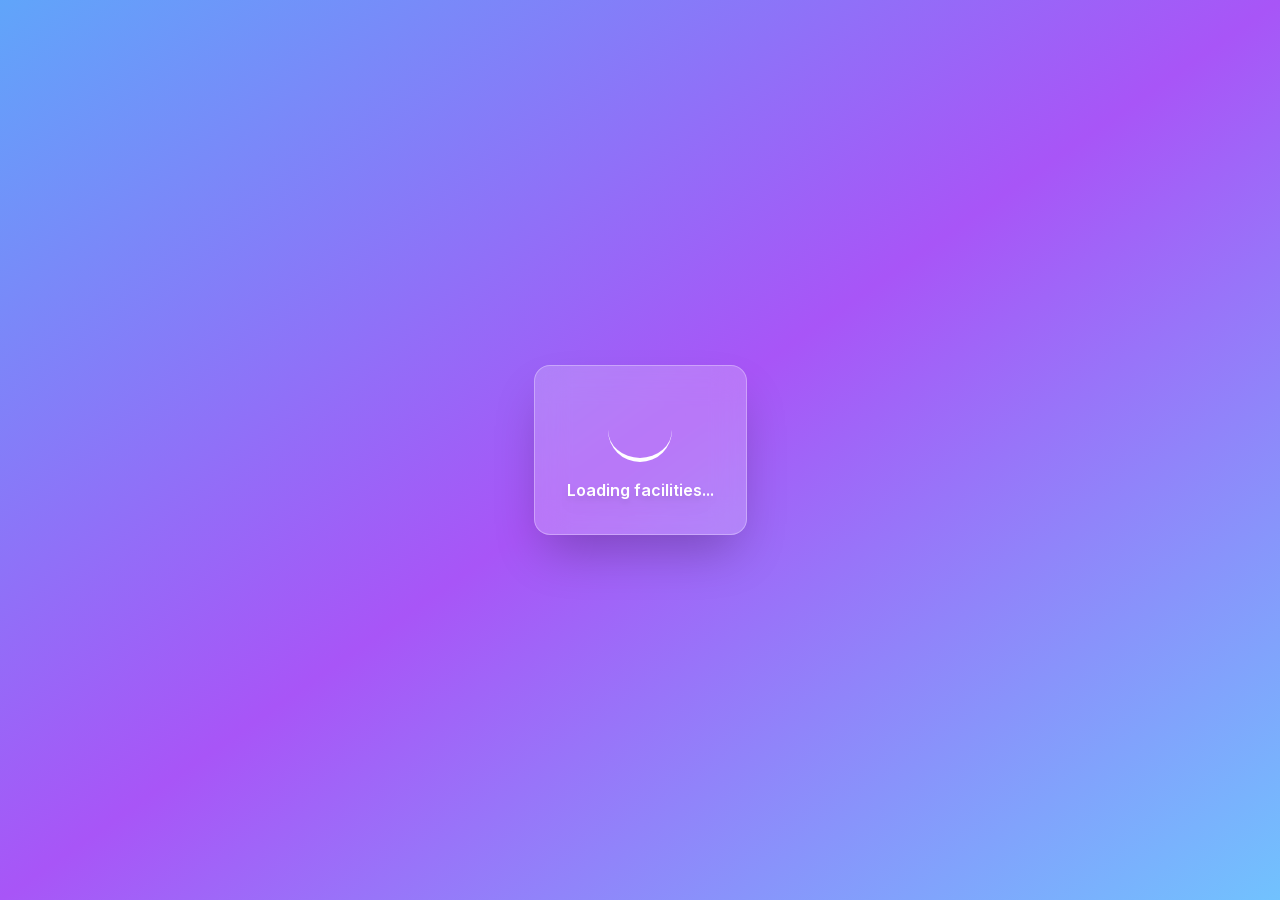
==== index.html @ e09b0885 "Update from https://github.com/xbaaa/play_web_src/commit/2c8c0f8fc630045a87a953424e349454c37eb002" ====
<!DOCTYPE html><html lang="en"><head><meta charSet="utf-8"/><meta name="viewport" content="width=device-width, initial-scale=1"/><link rel="preload" href="/_next/static/media/e4af272ccee01ff0-s.p.woff2" as="font" crossorigin="" type="font/woff2"/><link rel="stylesheet" href="/_next/static/css/70778de462f74bb0.css" data-precedence="next"/><link rel="preload" as="script" fetchPriority="low" href="/_next/static/chunks/webpack-2f18abd901e86082.js"/><script src="/_next/static/chunks/fd9d1056-caf56458bd0a1cd2.js" async=""></script><script src="/_next/static/chunks/117-419e402faf3881eb.js" async=""></script><script src="/_next/static/chunks/main-app-87640a945212bf1c.js" async=""></script><script src="/_next/static/chunks/9-9852edb1ac0b4983.js" async=""></script><script src="/_next/static/chunks/app/page-7c54c901afaf67e6.js" async=""></script><title>HK Basketball Court Booking</title><meta name="description" content="Find and book basketball courts in Hong Kong"/><meta name="next-size-adjust"/><script src="/_next/static/chunks/polyfills-42372ed130431b0a.js" noModule=""></script></head><body class="__className_f367f3"><div class="min-h-screen flex items-center justify-center bg-gradient-to-br from-blue-400 via-purple-500" style="--tw-gradient-to:#71c2fe"><div class="text-center bg-white/20 backdrop-blur-lg rounded-2xl p-8 border border-white/30 shadow-2xl"><div class="animate-spin rounded-full h-16 w-16 border-b-4 border-white mx-auto"></div><p class="mt-4 text-white font-semibold drop-shadow-lg">Loading facilities...</p></div></div><script src="/_next/static/chunks/webpack-2f18abd901e86082.js" async=""></script><script>(self.__next_f=self.__next_f||[]).push([0]);self.__next_f.push([2,null])</script><script>self.__next_f.push([1,"1:HL[\"/_next/static/media/e4af272ccee01ff0-s.p.woff2\",\"font\",{\"crossOrigin\":\"\",\"type\":\"font/woff2\"}]\n2:HL[\"/_next/static/css/70778de462f74bb0.css\",\"style\"]\n"])</script><script>self.__next_f.push([1,"3:I[2846,[],\"\"]\n5:I[9107,[],\"ClientPageRoot\"]\n6:I[7721,[\"9\",\"static/chunks/9-9852edb1ac0b4983.js\",\"931\",\"static/chunks/app/page-7c54c901afaf67e6.js\"],\"default\",1]\n7:I[4707,[],\"\"]\n8:I[6423,[],\"\"]\na:I[1060,[],\"\"]\nb:[]\n0:[\"$\",\"$L3\",null,{\"buildId\":\"Dkaz7KoJqStkXxhmvL0EZ\",\"assetPrefix\":\"\",\"urlParts\":[\"\",\"\"],\"initialTree\":[\"\",{\"children\":[\"__PAGE__\",{}]},\"$undefined\",\"$undefined\",true],\"initialSeedData\":[\"\",{\"children\":[\"__PAGE__\",{},[[\"$L4\",[\"$\",\"$L5\",null,{\"props\":{\"params\":{},\"searchParams\":{}},\"Component\":\"$6\"}],null],null],null]},[[[[\"$\",\"link\",\"0\",{\"rel\":\"stylesheet\",\"href\":\"/_next/static/css/70778de462f74bb0.css\",\"precedence\":\"next\",\"crossOrigin\":\"$undefined\"}]],[\"$\",\"html\",null,{\"lang\":\"en\",\"children\":[\"$\",\"body\",null,{\"className\":\"__className_f367f3\",\"children\":[\"$\",\"$L7\",null,{\"parallelRouterKey\":\"children\",\"segmentPath\":[\"children\"],\"error\":\"$undefined\",\"errorStyles\":\"$undefined\",\"errorScripts\":\"$undefined\",\"template\":[\"$\",\"$L8\",null,{}],\"templateStyles\":\"$undefined\",\"templateScripts\":\"$undefined\",\"notFound\":[[\"$\",\"title\",null,{\"children\":\"404: This page could not be found.\"}],[\"$\",\"div\",null,{\"style\":{\"fontFamily\":\"system-ui,\\\"Segoe UI\\\",Roboto,Helvetica,Arial,sans-serif,\\\"Apple Color Emoji\\\",\\\"Segoe UI Emoji\\\"\",\"height\":\"100vh\",\"textAlign\":\"center\",\"display\":\"flex\",\"flexDirection\":\"column\",\"alignItems\":\"center\",\"justifyContent\":\"center\"},\"children\":[\"$\",\"div\",null,{\"children\":[[\"$\",\"style\",null,{\"dangerouslySetInnerHTML\":{\"__html\":\"body{color:#000;background:#fff;margin:0}.next-error-h1{border-right:1px solid rgba(0,0,0,.3)}@media (prefers-color-scheme:dark){body{color:#fff;background:#000}.next-error-h1{border-right:1px solid rgba(255,255,255,.3)}}\"}}],[\"$\",\"h1\",null,{\"className\":\"next-error-h1\",\"style\":{\"display\":\"inline-block\",\"margin\":\"0 20px 0 0\",\"padding\":\"0 23px 0 0\",\"fontSize\":24,\"fontWeight\":500,\"verticalAlign\":\"top\",\"lineHeight\":\"49px\"},\"children\":\"404\"}],[\"$\",\"div\",null,{\"style\":{\"display\":\"inline-block\"},\"children\":[\"$\",\"h2\",null,{\"style\":{\"fontSize\":14,\"fontWeight\":400,\"lineHeight\":\"49px\",\"ma"])</script><script>self.__next_f.push([1,"rgin\":0},\"children\":\"This page could not be found.\"}]}]]}]}]],\"notFoundStyles\":[]}]}]}]],null],null],\"couldBeIntercepted\":false,\"initialHead\":[null,\"$L9\"],\"globalErrorComponent\":\"$a\",\"missingSlots\":\"$Wb\"}]\n"])</script><script>self.__next_f.push([1,"9:[[\"$\",\"meta\",\"0\",{\"name\":\"viewport\",\"content\":\"width=device-width, initial-scale=1\"}],[\"$\",\"meta\",\"1\",{\"charSet\":\"utf-8\"}],[\"$\",\"title\",\"2\",{\"children\":\"HK Basketball Court Booking\"}],[\"$\",\"meta\",\"3\",{\"name\":\"description\",\"content\":\"Find and book basketball courts in Hong Kong\"}],[\"$\",\"meta\",\"4\",{\"name\":\"next-size-adjust\"}]]\n4:null\n"])</script></body></html>
---- _next/static/css/70778de462f74bb0.css ----
@font-face{font-family:__Inter_f367f3;font-style:normal;font-weight:100 900;font-display:swap;src:url(/_next/static/media/ba9851c3c22cd980-s.woff2) format("woff2");unicode-range:u+0460-052f,u+1c80-1c8a,u+20b4,u+2de0-2dff,u+a640-a69f,u+fe2e-fe2f}@font-face{font-family:__Inter_f367f3;font-style:normal;font-weight:100 900;font-display:swap;src:url(/_next/static/media/21350d82a1f187e9-s.woff2) format("woff2");unicode-range:u+0301,u+0400-045f,u+0490-0491,u+04b0-04b1,u+2116}@font-face{font-family:__Inter_f367f3;font-style:normal;font-weight:100 900;font-display:swap;src:url(/_next/static/media/c5fe6dc8356a8c31-s.woff2) format("woff2");unicode-range:u+1f??}@font-face{font-family:__Inter_f367f3;font-style:normal;font-weight:100 900;font-display:swap;src:url(/_next/static/media/19cfc7226ec3afaa-s.woff2) format("woff2");unicode-range:u+0370-0377,u+037a-037f,u+0384-038a,u+038c,u+038e-03a1,u+03a3-03ff}@font-face{font-family:__Inter_f367f3;font-style:normal;font-weight:100 900;font-display:swap;src:url(/_next/static/media/df0a9ae256c0569c-s.woff2) format("woff2");unicode-range:u+0102-0103,u+0110-0111,u+0128-0129,u+0168-0169,u+01a0-01a1,u+01af-01b0,u+0300-0301,u+0303-0304,u+0308-0309,u+0323,u+0329,u+1ea0-1ef9,u+20ab}@font-face{font-family:__Inter_f367f3;font-style:normal;font-weight:100 900;font-display:swap;src:url(/_next/static/media/8e9860b6e62d6359-s.woff2) format("woff2");unicode-range:u+0100-02ba,u+02bd-02c5,u+02c7-02cc,u+02ce-02d7,u+02dd-02ff,u+0304,u+0308,u+0329,u+1d00-1dbf,u+1e00-1e9f,u+1ef2-1eff,u+2020,u+20a0-20ab,u+20ad-20c0,u+2113,u+2c60-2c7f,u+a720-a7ff}@font-face{font-family:__Inter_f367f3;font-style:normal;font-weight:100 900;font-display:swap;src:url(/_next/static/media/e4af272ccee01ff0-s.p.woff2) format("woff2");unicode-range:u+00??,u+0131,u+0152-0153,u+02bb-02bc,u+02c6,u+02da,u+02dc,u+0304,u+0308,u+0329,u+2000-206f,u+20ac,u+2122,u+2191,u+2193,u+2212,u+2215,u+feff,u+fffd}@font-face{font-family:__Inter_Fallback_f367f3;src:local("Arial");ascent-override:90.49%;descent-override:22.56%;line-gap-override:0.00%;size-adjust:107.06%}.__className_f367f3{font-family:__Inter_f367f3,__Inter_Fallback_f367f3;font-style:normal}*,:after,:before{--tw-border-spacing-x:0;--tw-border-spacing-y:0;--tw-translate-x:0;--tw-translate-y:0;--tw-rotate:0;--tw-skew-x:0;--tw-skew-y:0;--tw-scale-x:1;--tw-scale-y:1;--tw-pan-x: ;--tw-pan-y: ;--tw-pinch-zoom: ;--tw-scroll-snap-strictness:proximity;--tw-gradient-from-position: ;--tw-gradient-via-position: ;--tw-gradient-to-position: ;--tw-ordinal: ;--tw-slashed-zero: ;--tw-numeric-figure: ;--tw-numeric-spacing: ;--tw-numeric-fraction: ;--tw-ring-inset: ;--tw-ring-offset-width:0px;--tw-ring-offset-color:#fff;--tw-ring-color:rgba(59,130,246,.5);--tw-ring-offset-shadow:0 0 #0000;--tw-ring-shadow:0 0 #0000;--tw-shadow:0 0 #0000;--tw-shadow-colored:0 0 #0000;--tw-blur: ;--tw-brightness: ;--tw-contrast: ;--tw-grayscale: ;--tw-hue-rotate: ;--tw-invert: ;--tw-saturate: ;--tw-sepia: ;--tw-drop-shadow: ;--tw-backdrop-blur: ;--tw-backdrop-brightness: ;--tw-backdrop-contrast: ;--tw-backdrop-grayscale: ;--tw-backdrop-hue-rotate: ;--tw-backdrop-invert: ;--tw-backdrop-opacity: ;--tw-backdrop-saturate: ;--tw-backdrop-sepia: ;--tw-contain-size: ;--tw-contain-layout: ;--tw-contain-paint: ;--tw-contain-style: }::backdrop{--tw-border-spacing-x:0;--tw-border-spacing-y:0;--tw-translate-x:0;--tw-translate-y:0;--tw-rotate:0;--tw-skew-x:0;--tw-skew-y:0;--tw-scale-x:1;--tw-scale-y:1;--tw-pan-x: ;--tw-pan-y: ;--tw-pinch-zoom: ;--tw-scroll-snap-strictness:proximity;--tw-gradient-from-position: ;--tw-gradient-via-position: ;--tw-gradient-to-position: ;--tw-ordinal: ;--tw-slashed-zero: ;--tw-numeric-figure: ;--tw-numeric-spacing: ;--tw-numeric-fraction: ;--tw-ring-inset: ;--tw-ring-offset-width:0px;--tw-ring-offset-color:#fff;--tw-ring-color:rgba(59,130,246,.5);--tw-ring-offset-shadow:0 0 #0000;--tw-ring-shadow:0 0 #0000;--tw-shadow:0 0 #0000;--tw-shadow-colored:0 0 #0000;--tw-blur: ;--tw-brightness: ;--tw-contrast: ;--tw-grayscale: ;--tw-hue-rotate: ;--tw-invert: ;--tw-saturate: ;--tw-sepia: ;--tw-drop-shadow: ;--tw-backdrop-blur: ;--tw-backdrop-brightness: ;--tw-backdrop-contrast: ;--tw-backdrop-grayscale: ;--tw-backdrop-hue-rotate: ;--tw-backdrop-invert: ;--tw-backdrop-opacity: ;--tw-backdrop-saturate: ;--tw-backdrop-sepia: ;--tw-contain-size: ;--tw-contain-layout: ;--tw-contain-paint: ;--tw-contain-style: }/*
! tailwindcss v3.4.19 | MIT License | https://tailwindcss.com
*/*,:after,:before{box-sizing:border-box;border:0 solid #e5e7eb}:after,:before{--tw-content:""}:host,html{line-height:1.5;-webkit-text-size-adjust:100%;-moz-tab-size:4;-o-tab-size:4;tab-size:4;font-family:ui-sans-serif,system-ui,sans-serif,Apple Color Emoji,Segoe UI Emoji,Segoe UI Symbol,Noto Color Emoji;font-feature-settings:normal;font-variation-settings:normal;-webkit-tap-highlight-color:transparent}body{margin:0;line-height:inherit}hr{height:0;color:inherit;border-top-width:1px}abbr:where([title]){-webkit-text-decoration:underline dotted;text-decoration:underline dotted}h1,h2,h3,h4,h5,h6{font-size:inherit;font-weight:inherit}a{color:inherit;text-decoration:inherit}b,strong{font-weight:bolder}code,kbd,pre,samp{font-family:ui-monospace,SFMono-Regular,Menlo,Monaco,Consolas,Liberation Mono,Courier New,monospace;font-feature-settings:normal;font-variation-settings:normal;font-size:1em}small{font-size:80%}sub,sup{font-size:75%;line-height:0;position:relative;vertical-align:baseline}sub{bottom:-.25em}sup{top:-.5em}table{text-indent:0;border-color:inherit;border-collapse:collapse}button,input,optgroup,select,textarea{font-family:inherit;font-feature-settings:inherit;font-variation-settings:inherit;font-size:100%;font-weight:inherit;line-height:inherit;letter-spacing:inherit;color:inherit;margin:0;padding:0}button,select{text-transform:none}button,input:where([type=button]),input:where([type=reset]),input:where([type=submit]){-webkit-appearance:button;background-color:transparent;background-image:none}:-moz-focusring{outline:auto}:-moz-ui-invalid{box-shadow:none}progress{vertical-align:baseline}::-webkit-inner-spin-button,::-webkit-outer-spin-button{height:auto}[type=search]{-webkit-appearance:textfield;outline-offset:-2px}::-webkit-search-decoration{-webkit-appearance:none}::-webkit-file-upload-button{-webkit-appearance:button;font:inherit}summary{display:list-item}blockquote,dd,dl,figure,h1,h2,h3,h4,h5,h6,hr,p,pre{margin:0}fieldset{margin:0}fieldset,legend{padding:0}menu,ol,ul{list-style:none;margin:0;padding:0}dialog{padding:0}textarea{resize:vertical}input::-moz-placeholder,textarea::-moz-placeholder{opacity:1;color:#9ca3af}input::placeholder,textarea::placeholder{opacity:1;color:#9ca3af}[role=button],button{cursor:pointer}:disabled{cursor:default}audio,canvas,embed,iframe,img,object,svg,video{display:block;vertical-align:middle}img,video{max-width:100%;height:auto}[hidden]:where(:not([hidden=until-found])){display:none}.pointer-events-none{pointer-events:none}.absolute{position:absolute}.relative{position:relative}.left-3{left:.75rem}.top-3{top:.75rem}.mx-auto{margin-left:auto;margin-right:auto}.mb-0\.5{margin-bottom:.125rem}.mb-2{margin-bottom:.5rem}.mb-3{margin-bottom:.75rem}.mb-4{margin-bottom:1rem}.mb-6{margin-bottom:1.5rem}.ml-4{margin-left:1rem}.ml-auto{margin-left:auto}.mt-0\.5{margin-top:.125rem}.mt-1{margin-top:.25rem}.mt-2{margin-top:.5rem}.mt-4{margin-top:1rem}.inline-block{display:inline-block}.flex{display:flex}.table{display:table}.grid{display:grid}.h-10{height:2.5rem}.h-16{height:4rem}.h-2{height:.5rem}.h-2\.5{height:.625rem}.h-3{height:.75rem}.h-3\.5{height:.875rem}.h-4{height:1rem}.h-5{height:1.25rem}.h-6{height:1.5rem}.h-7{height:1.75rem}.h-\[75px\]{height:75px}.min-h-screen{min-height:100vh}.w-10{width:2.5rem}.w-16{width:4rem}.w-2{width:.5rem}.w-3{width:.75rem}.w-3\.5{width:.875rem}.w-4{width:1rem}.w-5{width:1.25rem}.w-6{width:1.5rem}.w-7{width:1.75rem}.w-\[10\%\]{width:10%}.w-\[8\%\]{width:8%}.w-\[9\%\]{width:9%}.w-full{width:100%}.min-w-0{min-width:0}.min-w-\[900px\]{min-width:900px}.max-w-7xl{max-width:80rem}.flex-1{flex:1 1 0%}.flex-shrink-0{flex-shrink:0}.table-fixed{table-layout:fixed}.border-collapse{border-collapse:collapse}.scale-105{--tw-scale-x:1.05;--tw-scale-y:1.05;transform:translate(var(--tw-translate-x),var(--tw-translate-y)) rotate(var(--tw-rotate)) skewX(var(--tw-skew-x)) skewY(var(--tw-skew-y)) scaleX(var(--tw-scale-x)) scaleY(var(--tw-scale-y))}@keyframes spin{to{transform:rotate(1turn)}}.animate-spin{animation:spin 1s linear infinite}.cursor-pointer{cursor:pointer}.appearance-none{-webkit-appearance:none;-moz-appearance:none;appearance:none}.grid-cols-1{grid-template-columns:repeat(1,minmax(0,1fr))}.flex-col{flex-direction:column}.flex-wrap{flex-wrap:wrap}.items-start{align-items:flex-start}.items-center{align-items:center}.justify-center{justify-content:center}.justify-between{justify-content:space-between}.gap-0\.5{gap:.125rem}.gap-1{gap:.25rem}.gap-1\.5{gap:.375rem}.gap-2{gap:.5rem}.gap-3{gap:.75rem}.gap-4{gap:1rem}.gap-6{gap:1.5rem}.space-y-0\.5>:not([hidden])~:not([hidden]){--tw-space-y-reverse:0;margin-top:calc(.125rem * calc(1 - var(--tw-space-y-reverse)));margin-bottom:calc(.125rem * var(--tw-space-y-reverse))}.space-y-4>:not([hidden])~:not([hidden]){--tw-space-y-reverse:0;margin-top:calc(1rem * calc(1 - var(--tw-space-y-reverse)));margin-bottom:calc(1rem * var(--tw-space-y-reverse))}.space-y-6>:not([hidden])~:not([hidden]){--tw-space-y-reverse:0;margin-top:calc(1.5rem * calc(1 - var(--tw-space-y-reverse)));margin-bottom:calc(1.5rem * var(--tw-space-y-reverse))}.overflow-x-auto{overflow-x:auto}.truncate{overflow:hidden;text-overflow:ellipsis}.truncate,.whitespace-nowrap{white-space:nowrap}.rounded{border-radius:.25rem}.rounded-2xl{border-radius:1rem}.rounded-full{border-radius:9999px}.rounded-lg{border-radius:.5rem}.rounded-xl{border-radius:.75rem}.rounded-t-lg{border-top-left-radius:.5rem;border-top-right-radius:.5rem}.border{border-width:1px}.border-b{border-bottom-width:1px}.border-b-2{border-bottom-width:2px}.border-b-4{border-bottom-width:4px}.border-l{border-left-width:1px}.border-r{border-right-width:1px}.border-t-2{border-top-width:2px}.border-white{--tw-border-opacity:1;border-color:rgb(255 255 255/var(--tw-border-opacity,1))}.border-white\/20{border-color:hsla(0,0%,100%,.2)}.border-white\/30{border-color:hsla(0,0%,100%,.3)}.border-white\/40{border-color:hsla(0,0%,100%,.4)}.border-white\/50{border-color:hsla(0,0%,100%,.5)}.bg-blue-500{--tw-bg-opacity:1;background-color:rgb(59 130 246/var(--tw-bg-opacity,1))}.bg-green-500{--tw-bg-opacity:1;background-color:rgb(34 197 94/var(--tw-bg-opacity,1))}.bg-purple-500{--tw-bg-opacity:1;background-color:rgb(168 85 247/var(--tw-bg-opacity,1))}.bg-purple-600{--tw-bg-opacity:1;background-color:rgb(147 51 234/var(--tw-bg-opacity,1))}.bg-white\/10{background-color:hsla(0,0%,100%,.1)}.bg-white\/20{background-color:hsla(0,0%,100%,.2)}.bg-white\/30{background-color:hsla(0,0%,100%,.3)}.bg-white\/40{background-color:hsla(0,0%,100%,.4)}.bg-gradient-to-br{background-image:linear-gradient(to bottom right,var(--tw-gradient-stops))}.from-blue-400{--tw-gradient-from:#60a5fa var(--tw-gradient-from-position);--tw-gradient-to:rgba(96,165,250,0) var(--tw-gradient-to-position);--tw-gradient-stops:var(--tw-gradient-from),var(--tw-gradient-to)}.via-purple-500{--tw-gradient-to:rgba(168,85,247,0) var(--tw-gradient-to-position);--tw-gradient-stops:var(--tw-gradient-from),#a855f7 var(--tw-gradient-via-position),var(--tw-gradient-to)}.p-0\.5{padding:.125rem}.p-12{padding:3rem}.p-4{padding:1rem}.p-6{padding:1.5rem}.p-8{padding:2rem}.px-0\.5{padding-left:.125rem;padding-right:.125rem}.px-1{padding-left:.25rem;padding-right:.25rem}.px-2{padding-left:.5rem;padding-right:.5rem}.px-3{padding-left:.75rem;padding-right:.75rem}.px-4{padding-left:1rem;padding-right:1rem}.py-0\.5{padding-top:.125rem;padding-bottom:.125rem}.py-1{padding-top:.25rem;padding-bottom:.25rem}.py-1\.5{padding-top:.375rem;padding-bottom:.375rem}.py-2{padding-top:.5rem;padding-bottom:.5rem}.py-4{padding-top:1rem;padding-bottom:1rem}.py-8{padding-top:2rem;padding-bottom:2rem}.pl-10{padding-left:2.5rem}.pr-4{padding-right:1rem}.text-left{text-align:left}.text-center{text-align:center}.text-right{text-align:right}.text-2xl{font-size:1.5rem;line-height:2rem}.text-3xl{font-size:1.875rem;line-height:2.25rem}.text-\[10px\]{font-size:10px}.text-\[11px\]{font-size:11px}.text-\[9px\]{font-size:9px}.text-base{font-size:1rem;line-height:1.5rem}.text-sm{font-size:.875rem;line-height:1.25rem}.text-xl{font-size:1.25rem;line-height:1.75rem}.text-xs{font-size:.75rem;line-height:1rem}.font-bold{font-weight:700}.font-medium{font-weight:500}.font-semibold{font-weight:600}.leading-tight{line-height:1.25}.text-amber-300{--tw-text-opacity:1;color:rgb(252 211 77/var(--tw-text-opacity,1))}.text-blue-300{--tw-text-opacity:1;color:rgb(147 197 253/var(--tw-text-opacity,1))}.text-purple-300{--tw-text-opacity:1;color:rgb(216 180 254/var(--tw-text-opacity,1))}.text-white{--tw-text-opacity:1;color:rgb(255 255 255/var(--tw-text-opacity,1))}.text-white\/30{color:hsla(0,0%,100%,.3)}.text-white\/40{color:hsla(0,0%,100%,.4)}.text-white\/50{color:hsla(0,0%,100%,.5)}.text-white\/70{color:hsla(0,0%,100%,.7)}.text-white\/80{color:hsla(0,0%,100%,.8)}.text-white\/90{color:hsla(0,0%,100%,.9)}.placeholder-white\/60::-moz-placeholder{color:hsla(0,0%,100%,.6)}.placeholder-white\/60::placeholder{color:hsla(0,0%,100%,.6)}.shadow-2xl{--tw-shadow:0 25px 50px -12px rgba(0,0,0,.25);--tw-shadow-colored:0 25px 50px -12px var(--tw-shadow-color)}.shadow-2xl,.shadow-lg{box-shadow:var(--tw-ring-offset-shadow,0 0 #0000),var(--tw-ring-shadow,0 0 #0000),var(--tw-shadow)}.shadow-lg{--tw-shadow:0 10px 15px -3px rgba(0,0,0,.1),0 4px 6px -4px rgba(0,0,0,.1);--tw-shadow-colored:0 10px 15px -3px var(--tw-shadow-color),0 4px 6px -4px var(--tw-shadow-color)}.shadow-xl{--tw-shadow:0 20px 25px -5px rgba(0,0,0,.1),0 8px 10px -6px rgba(0,0,0,.1);--tw-shadow-colored:0 20px 25px -5px var(--tw-shadow-color),0 8px 10px -6px var(--tw-shadow-color);box-shadow:var(--tw-ring-offset-shadow,0 0 #0000),var(--tw-ring-shadow,0 0 #0000),var(--tw-shadow)}.drop-shadow{--tw-drop-shadow:drop-shadow(0 1px 2px rgba(0,0,0,.1)) drop-shadow(0 1px 1px rgba(0,0,0,.06))}.drop-shadow,.drop-shadow-lg{filter:var(--tw-blur) var(--tw-brightness) var(--tw-contrast) var(--tw-grayscale) var(--tw-hue-rotate) var(--tw-invert) var(--tw-saturate) var(--tw-sepia) var(--tw-drop-shadow)}.drop-shadow-lg{--tw-drop-shadow:drop-shadow(0 10px 8px rgba(0,0,0,.04)) drop-shadow(0 4px 3px rgba(0,0,0,.1))}.filter{filter:var(--tw-blur) var(--tw-brightness) var(--tw-contrast) var(--tw-grayscale) var(--tw-hue-rotate) var(--tw-invert) var(--tw-saturate) var(--tw-sepia) var(--tw-drop-shadow)}.backdrop-blur{--tw-backdrop-blur:blur(8px)}.backdrop-blur,.backdrop-blur-lg{backdrop-filter:var(--tw-backdrop-blur) var(--tw-backdrop-brightness) var(--tw-backdrop-contrast) var(--tw-backdrop-grayscale) var(--tw-backdrop-hue-rotate) var(--tw-backdrop-invert) var(--tw-backdrop-opacity) var(--tw-backdrop-saturate) var(--tw-backdrop-sepia)}.backdrop-blur-lg{--tw-backdrop-blur:blur(16px)}.backdrop-blur-md{--tw-backdrop-blur:blur(12px);backdrop-filter:var(--tw-backdrop-blur) var(--tw-backdrop-brightness) var(--tw-backdrop-contrast) var(--tw-backdrop-grayscale) var(--tw-backdrop-hue-rotate) var(--tw-backdrop-invert) var(--tw-backdrop-opacity) var(--tw-backdrop-saturate) var(--tw-backdrop-sepia)}.transition-all{transition-property:all;transition-timing-function:cubic-bezier(.4,0,.2,1);transition-duration:.15s}:root{--background:#fff;--foreground:#171717}@media (prefers-color-scheme:dark){:root{--background:#0a0a0a;--foreground:#ededed}}body{color:var(--foreground);background:var(--background);font-family:Arial,Helvetica,sans-serif}::-webkit-scrollbar{width:12px;height:12px}::-webkit-scrollbar-track{background:hsla(0,0%,100%,.1);border-radius:10px;backdrop-filter:blur(10px)}::-webkit-scrollbar-thumb{background:rgba(131,119,240,.6);border-radius:10px;border:2px solid hsla(0,0%,100%,.2);backdrop-filter:blur(10px)}::-webkit-scrollbar-thumb:hover{background:rgba(131,119,240,.8);border-color:hsla(0,0%,100%,.3)}::-webkit-scrollbar-thumb:active{background:rgba(131,119,240,.9)}*{scrollbar-width:thin;scrollbar-color:rgba(131,119,240,.6) hsla(0,0%,100%,.1)}.hover\:scale-105:hover{--tw-scale-x:1.05;--tw-scale-y:1.05;transform:translate(var(--tw-translate-x),var(--tw-translate-y)) rotate(var(--tw-rotate)) skewX(var(--tw-skew-x)) skewY(var(--tw-skew-y)) scaleX(var(--tw-scale-x)) scaleY(var(--tw-scale-y))}.hover\:bg-white\/10:hover{background-color:hsla(0,0%,100%,.1)}.hover\:bg-white\/20:hover{background-color:hsla(0,0%,100%,.2)}.hover\:bg-white\/25:hover{background-color:hsla(0,0%,100%,.25)}.hover\:bg-white\/30:hover{background-color:hsla(0,0%,100%,.3)}.hover\:text-white:hover{--tw-text-opacity:1;color:rgb(255 255 255/var(--tw-text-opacity,1))}.hover\:shadow-2xl:hover{--tw-shadow:0 25px 50px -12px rgba(0,0,0,.25);--tw-shadow-colored:0 25px 50px -12px var(--tw-shadow-color);box-shadow:var(--tw-ring-offset-shadow,0 0 #0000),var(--tw-ring-shadow,0 0 #0000),var(--tw-shadow)}.focus\:border-white\/60:focus{border-color:hsla(0,0%,100%,.6)}.focus\:bg-white\/40:focus{background-color:hsla(0,0%,100%,.4)}.focus\:ring-2:focus{--tw-ring-offset-shadow:var(--tw-ring-inset) 0 0 0 var(--tw-ring-offset-width) var(--tw-ring-offset-color);--tw-ring-shadow:var(--tw-ring-inset) 0 0 0 calc(2px + var(--tw-ring-offset-width)) var(--tw-ring-color);box-shadow:var(--tw-ring-offset-shadow),var(--tw-ring-shadow),var(--tw-shadow,0 0 #0000)}.focus\:ring-white\/50:focus{--tw-ring-color:hsla(0,0%,100%,.5)}@media (min-width:640px){.sm\:col-span-2{grid-column:span 2/span 2}.sm\:grid-cols-2{grid-template-columns:repeat(2,minmax(0,1fr))}}@media (min-width:768px){.md\:mt-1{margin-top:.25rem}.md\:h-8{height:2rem}.md\:w-8{width:2rem}.md\:grid-cols-3{grid-template-columns:repeat(3,minmax(0,1fr))}.md\:grid-cols-4{grid-template-columns:repeat(4,minmax(0,1fr))}.md\:py-6{padding-top:1.5rem;padding-bottom:1.5rem}.md\:text-3xl{font-size:1.875rem;line-height:2.25rem}.md\:text-base{font-size:1rem;line-height:1.5rem}}@media (min-width:1024px){.lg\:col-span-1{grid-column:span 1/span 1}.lg\:grid-cols-2{grid-template-columns:repeat(2,minmax(0,1fr))}.lg\:grid-cols-4{grid-template-columns:repeat(4,minmax(0,1fr))}}
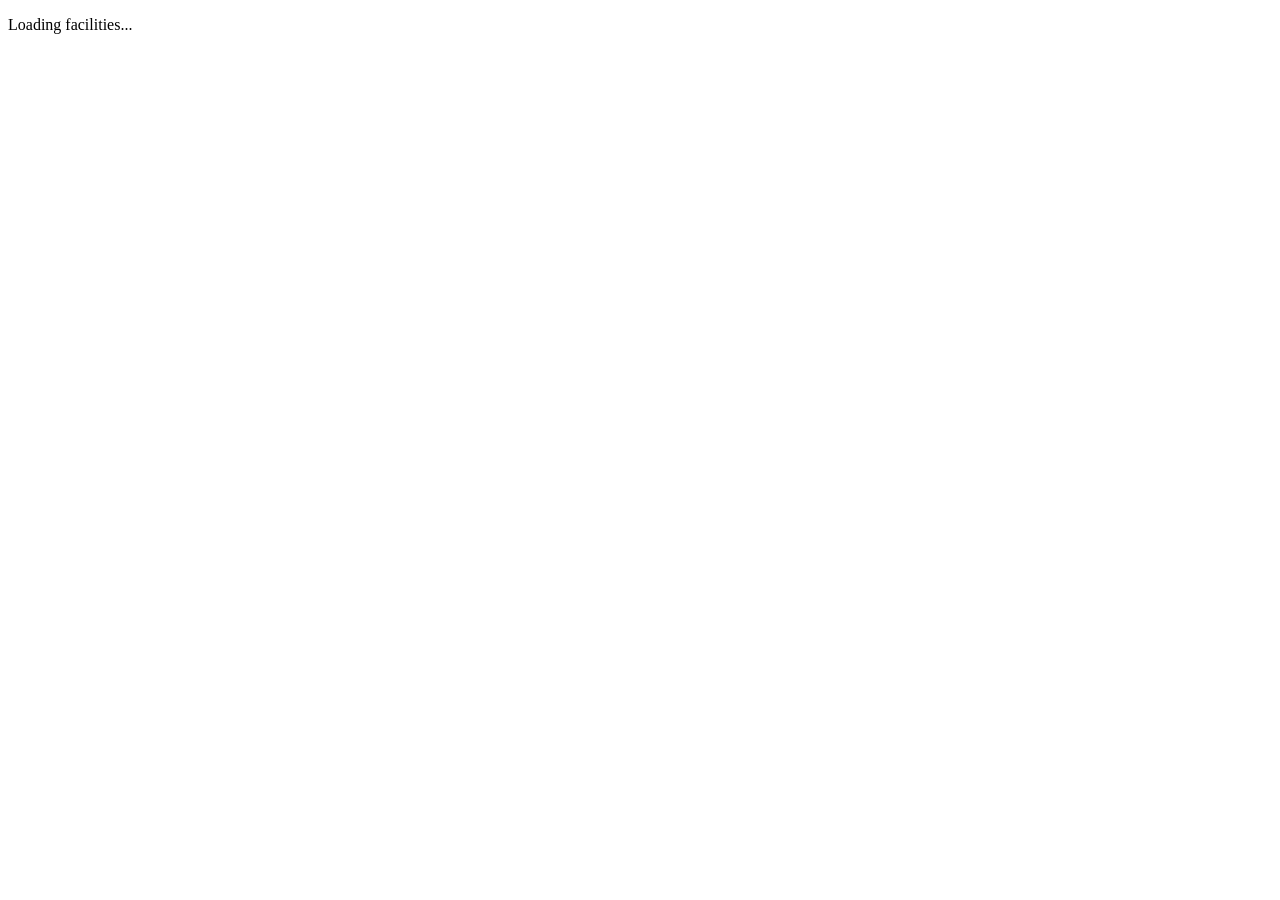
==== commit 9e4cf8fd: "Deploy update" ====
--- a/index.html
+++ b/index.html
@@ -1 +1 @@
-<!DOCTYPE html><html lang="en"><head><meta charSet="utf-8"/><meta name="viewport" content="width=device-width, initial-scale=1"/><link rel="preload" href="/_next/static/media/e4af272ccee01ff0-s.p.woff2" as="font" crossorigin="" type="font/woff2"/><link rel="stylesheet" href="/_next/static/css/70778de462f74bb0.css" data-precedence="next"/><link rel="preload" as="script" fetchPriority="low" href="/_next/static/chunks/webpack-2f18abd901e86082.js"/><script src="/_next/static/chunks/fd9d1056-caf56458bd0a1cd2.js" async=""></script><script src="/_next/static/chunks/117-419e402faf3881eb.js" async=""></script><script src="/_next/static/chunks/main-app-87640a945212bf1c.js" async=""></script><script src="/_next/static/chunks/9-9852edb1ac0b4983.js" async=""></script><script src="/_next/static/chunks/app/page-7c54c901afaf67e6.js" async=""></script><title>HK Basketball Court Booking</title><meta name="description" content="Find and book basketball courts in Hong Kong"/><meta name="next-size-adjust"/><script src="/_next/static/chunks/polyfills-42372ed130431b0a.js" noModule=""></script></head><body class="__className_f367f3"><div class="min-h-screen flex items-center justify-center bg-gradient-to-br from-blue-400 via-purple-500" style="--tw-gradient-to:#71c2fe"><div class="text-center bg-white/20 backdrop-blur-lg rounded-2xl p-8 border border-white/30 shadow-2xl"><div class="animate-spin rounded-full h-16 w-16 border-b-4 border-white mx-auto"></div><p class="mt-4 text-white font-semibold drop-shadow-lg">Loading facilities...</p></div></div><script src="/_next/static/chunks/webpack-2f18abd901e86082.js" async=""></script><script>(self.__next_f=self.__next_f||[]).push([0]);self.__next_f.push([2,null])</script><script>self.__next_f.push([1,"1:HL[\"/_next/static/media/e4af272ccee01ff0-s.p.woff2\",\"font\",{\"crossOrigin\":\"\",\"type\":\"font/woff2\"}]\n2:HL[\"/_next/static/css/70778de462f74bb0.css\",\"style\"]\n"])</script><script>self.__next_f.push([1,"3:I[2846,[],\"\"]\n5:I[9107,[],\"ClientPageRoot\"]\n6:I[7721,[\"9\",\"static/chunks/9-9852edb1ac0b4983.js\",\"931\",\"static/chunks/app/page-7c54c901afaf67e6.js\"],\"default\",1]\n7:I[4707,[],\"\"]\n8:I[6423,[],\"\"]\na:I[1060,[],\"\"]\nb:[]\n0:[\"$\",\"$L3\",null,{\"buildId\":\"Dkaz7KoJqStkXxhmvL0EZ\",\"assetPrefix\":\"\",\"urlParts\":[\"\",\"\"],\"initialTree\":[\"\",{\"children\":[\"__PAGE__\",{}]},\"$undefined\",\"$undefined\",true],\"initialSeedData\":[\"\",{\"children\":[\"__PAGE__\",{},[[\"$L4\",[\"$\",\"$L5\",null,{\"props\":{\"params\":{},\"searchParams\":{}},\"Component\":\"$6\"}],null],null],null]},[[[[\"$\",\"link\",\"0\",{\"rel\":\"stylesheet\",\"href\":\"/_next/static/css/70778de462f74bb0.css\",\"precedence\":\"next\",\"crossOrigin\":\"$undefined\"}]],[\"$\",\"html\",null,{\"lang\":\"en\",\"children\":[\"$\",\"body\",null,{\"className\":\"__className_f367f3\",\"children\":[\"$\",\"$L7\",null,{\"parallelRouterKey\":\"children\",\"segmentPath\":[\"children\"],\"error\":\"$undefined\",\"errorStyles\":\"$undefined\",\"errorScripts\":\"$undefined\",\"template\":[\"$\",\"$L8\",null,{}],\"templateStyles\":\"$undefined\",\"templateScripts\":\"$undefined\",\"notFound\":[[\"$\",\"title\",null,{\"children\":\"404: This page could not be found.\"}],[\"$\",\"div\",null,{\"style\":{\"fontFamily\":\"system-ui,\\\"Segoe UI\\\",Roboto,Helvetica,Arial,sans-serif,\\\"Apple Color Emoji\\\",\\\"Segoe UI Emoji\\\"\",\"height\":\"100vh\",\"textAlign\":\"center\",\"display\":\"flex\",\"flexDirection\":\"column\",\"alignItems\":\"center\",\"justifyContent\":\"center\"},\"children\":[\"$\",\"div\",null,{\"children\":[[\"$\",\"style\",null,{\"dangerouslySetInnerHTML\":{\"__html\":\"body{color:#000;background:#fff;margin:0}.next-error-h1{border-right:1px solid rgba(0,0,0,.3)}@media (prefers-color-scheme:dark){body{color:#fff;background:#000}.next-error-h1{border-right:1px solid rgba(255,255,255,.3)}}\"}}],[\"$\",\"h1\",null,{\"className\":\"next-error-h1\",\"style\":{\"display\":\"inline-block\",\"margin\":\"0 20px 0 0\",\"padding\":\"0 23px 0 0\",\"fontSize\":24,\"fontWeight\":500,\"verticalAlign\":\"top\",\"lineHeight\":\"49px\"},\"children\":\"404\"}],[\"$\",\"div\",null,{\"style\":{\"display\":\"inline-block\"},\"children\":[\"$\",\"h2\",null,{\"style\":{\"fontSize\":14,\"fontWeight\":400,\"lineHeight\":\"49px\",\"ma"])</script><script>self.__next_f.push([1,"rgin\":0},\"children\":\"This page could not be found.\"}]}]]}]}]],\"notFoundStyles\":[]}]}]}]],null],null],\"couldBeIntercepted\":false,\"initialHead\":[null,\"$L9\"],\"globalErrorComponent\":\"$a\",\"missingSlots\":\"$Wb\"}]\n"])</script><script>self.__next_f.push([1,"9:[[\"$\",\"meta\",\"0\",{\"name\":\"viewport\",\"content\":\"width=device-width, initial-scale=1\"}],[\"$\",\"meta\",\"1\",{\"charSet\":\"utf-8\"}],[\"$\",\"title\",\"2\",{\"children\":\"HK Basketball Court Booking\"}],[\"$\",\"meta\",\"3\",{\"name\":\"description\",\"content\":\"Find and book basketball courts in Hong Kong\"}],[\"$\",\"meta\",\"4\",{\"name\":\"next-size-adjust\"}]]\n4:null\n"])</script></body></html>+<!DOCTYPE html><html lang="en"><head><meta charSet="utf-8"/><meta name="viewport" content="width=device-width, initial-scale=1"/><link rel="preload" href="/play_web/_next/static/media/e4af272ccee01ff0-s.p.woff2" as="font" crossorigin="" type="font/woff2"/><link rel="stylesheet" href="/play_web/_next/static/css/f3d6c22d9777b491.css" data-precedence="next"/><link rel="preload" as="script" fetchPriority="low" href="/play_web/_next/static/chunks/webpack-a79f8cbaa4073265.js"/><script src="/play_web/_next/static/chunks/fd9d1056-caf56458bd0a1cd2.js" async=""></script><script src="/play_web/_next/static/chunks/117-1463fa6c7937b28d.js" async=""></script><script src="/play_web/_next/static/chunks/main-app-87640a945212bf1c.js" async=""></script><script src="/play_web/_next/static/chunks/9-9852edb1ac0b4983.js" async=""></script><script src="/play_web/_next/static/chunks/app/page-7c54c901afaf67e6.js" async=""></script><title>HK Basketball Court Booking</title><meta name="description" content="Find and book basketball courts in Hong Kong"/><meta name="next-size-adjust"/><script src="/play_web/_next/static/chunks/polyfills-42372ed130431b0a.js" noModule=""></script></head><body class="__className_efc895"><div class="min-h-screen flex items-center justify-center bg-gradient-to-br from-blue-400 via-purple-500" style="--tw-gradient-to:#71c2fe"><div class="text-center bg-white/20 backdrop-blur-lg rounded-2xl p-8 border border-white/30 shadow-2xl"><div class="animate-spin rounded-full h-16 w-16 border-b-4 border-white mx-auto"></div><p class="mt-4 text-white font-semibold drop-shadow-lg">Loading facilities...</p></div></div><script src="/play_web/_next/static/chunks/webpack-a79f8cbaa4073265.js" async=""></script><script>(self.__next_f=self.__next_f||[]).push([0]);self.__next_f.push([2,null])</script><script>self.__next_f.push([1,"1:HL[\"/play_web/_next/static/media/e4af272ccee01ff0-s.p.woff2\",\"font\",{\"crossOrigin\":\"\",\"type\":\"font/woff2\"}]\n2:HL[\"/play_web/_next/static/css/f3d6c22d9777b491.css\",\"style\"]\n"])</script><script>self.__next_f.push([1,"3:I[2846,[],\"\"]\n5:I[9107,[],\"ClientPageRoot\"]\n6:I[7721,[\"9\",\"static/chunks/9-9852edb1ac0b4983.js\",\"931\",\"static/chunks/app/page-7c54c901afaf67e6.js\"],\"default\",1]\n7:I[4707,[],\"\"]\n8:I[6423,[],\"\"]\na:I[1060,[],\"\"]\nb:[]\n"])</script><script>self.__next_f.push([1,"0:[\"$\",\"$L3\",null,{\"buildId\":\"d51ZJnqGkIlnmcGKeGMpv\",\"assetPrefix\":\"/play_web\",\"urlParts\":[\"\",\"\"],\"initialTree\":[\"\",{\"children\":[\"__PAGE__\",{}]},\"$undefined\",\"$undefined\",true],\"initialSeedData\":[\"\",{\"children\":[\"__PAGE__\",{},[[\"$L4\",[\"$\",\"$L5\",null,{\"props\":{\"params\":{},\"searchParams\":{}},\"Component\":\"$6\"}],null],null],null]},[[[[\"$\",\"link\",\"0\",{\"rel\":\"stylesheet\",\"href\":\"/play_web/_next/static/css/f3d6c22d9777b491.css\",\"precedence\":\"next\",\"crossOrigin\":\"$undefined\"}]],[\"$\",\"html\",null,{\"lang\":\"en\",\"children\":[\"$\",\"body\",null,{\"className\":\"__className_efc895\",\"children\":[\"$\",\"$L7\",null,{\"parallelRouterKey\":\"children\",\"segmentPath\":[\"children\"],\"error\":\"$undefined\",\"errorStyles\":\"$undefined\",\"errorScripts\":\"$undefined\",\"template\":[\"$\",\"$L8\",null,{}],\"templateStyles\":\"$undefined\",\"templateScripts\":\"$undefined\",\"notFound\":[[\"$\",\"title\",null,{\"children\":\"404: This page could not be found.\"}],[\"$\",\"div\",null,{\"style\":{\"fontFamily\":\"system-ui,\\\"Segoe UI\\\",Roboto,Helvetica,Arial,sans-serif,\\\"Apple Color Emoji\\\",\\\"Segoe UI Emoji\\\"\",\"height\":\"100vh\",\"textAlign\":\"center\",\"display\":\"flex\",\"flexDirection\":\"column\",\"alignItems\":\"center\",\"justifyContent\":\"center\"},\"children\":[\"$\",\"div\",null,{\"children\":[[\"$\",\"style\",null,{\"dangerouslySetInnerHTML\":{\"__html\":\"body{color:#000;background:#fff;margin:0}.next-error-h1{border-right:1px solid rgba(0,0,0,.3)}@media (prefers-color-scheme:dark){body{color:#fff;background:#000}.next-error-h1{border-right:1px solid rgba(255,255,255,.3)}}\"}}],[\"$\",\"h1\",null,{\"className\":\"next-error-h1\",\"style\":{\"display\":\"inline-block\",\"margin\":\"0 20px 0 0\",\"padding\":\"0 23px 0 0\",\"fontSize\":24,\"fontWeight\":500,\"verticalAlign\":\"top\",\"lineHeight\":\"49px\"},\"children\":\"404\"}],[\"$\",\"div\",null,{\"style\":{\"display\":\"inline-block\"},\"children\":[\"$\",\"h2\",null,{\"style\":{\"fontSize\":14,\"fontWeight\":400,\"lineHeight\":\"49px\",\"margin\":0},\"children\":\"This page could not be found.\"}]}]]}]}]],\"notFoundStyles\":[]}]}]}]],null],null],\"couldBeIntercepted\":false,\"initialHead\":[null,\"$L9\"],\"globalErrorComponent\":\"$a\",\"missingSlots\":\"$Wb\"}]\n"])</script><script>self.__next_f.push([1,"9:[[\"$\",\"meta\",\"0\",{\"name\":\"viewport\",\"content\":\"width=device-width, initial-scale=1\"}],[\"$\",\"meta\",\"1\",{\"charSet\":\"utf-8\"}],[\"$\",\"title\",\"2\",{\"children\":\"HK Basketball Court Booking\"}],[\"$\",\"meta\",\"3\",{\"name\":\"description\",\"content\":\"Find and book basketball courts in Hong Kong\"}],[\"$\",\"meta\",\"4\",{\"name\":\"next-size-adjust\"}]]\n4:null\n"])</script></body></html>
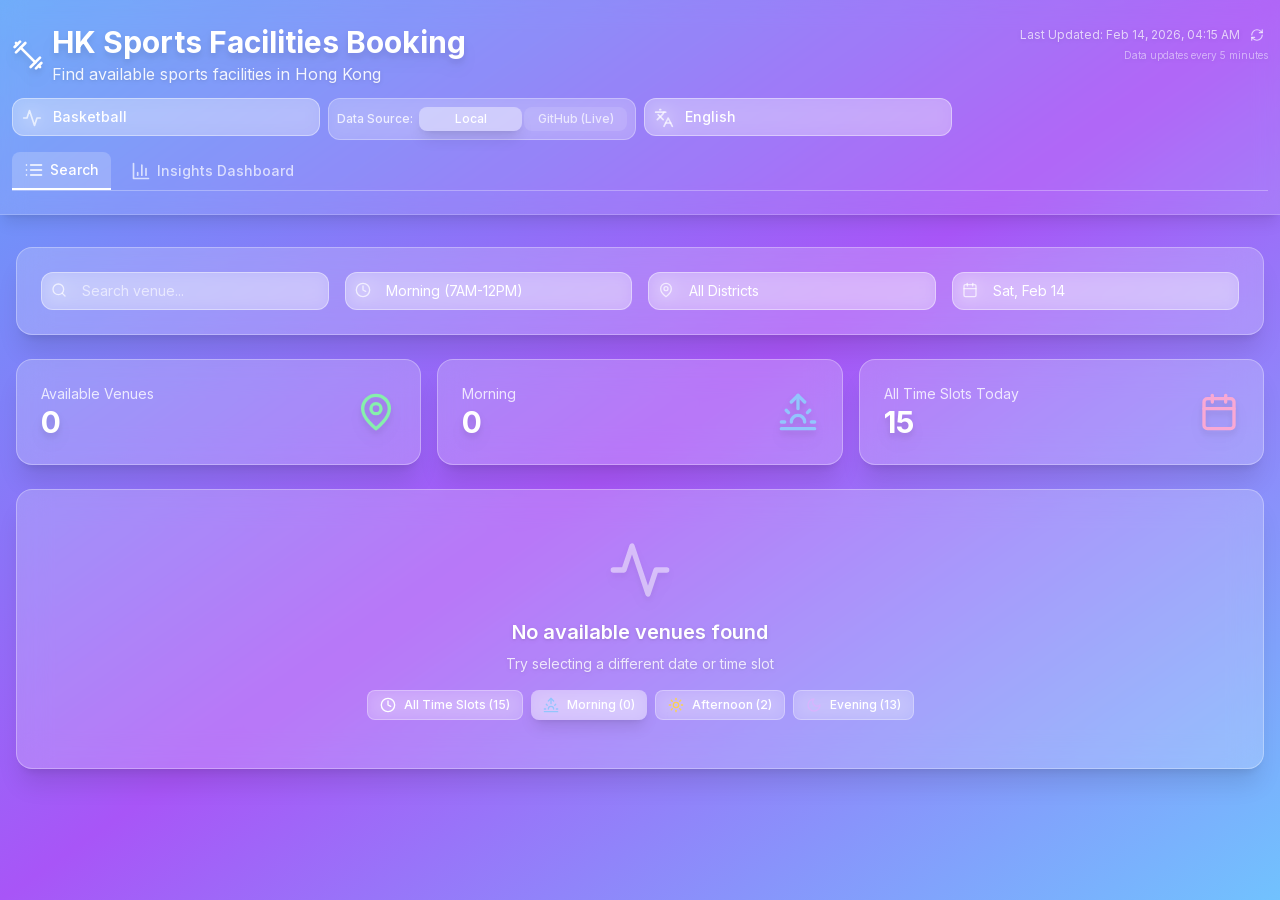
==== commit e18e9e8d: "Deploy update" ====
--- a/index.html
+++ b/index.html
@@ -1 +1 @@
-<!DOCTYPE html><html lang="en"><head><meta charSet="utf-8"/><meta name="viewport" content="width=device-width, initial-scale=1"/><link rel="preload" href="/play_web/_next/static/media/e4af272ccee01ff0-s.p.woff2" as="font" crossorigin="" type="font/woff2"/><link rel="stylesheet" href="/play_web/_next/static/css/f3d6c22d9777b491.css" data-precedence="next"/><link rel="preload" as="script" fetchPriority="low" href="/play_web/_next/static/chunks/webpack-a79f8cbaa4073265.js"/><script src="/play_web/_next/static/chunks/fd9d1056-caf56458bd0a1cd2.js" async=""></script><script src="/play_web/_next/static/chunks/117-1463fa6c7937b28d.js" async=""></script><script src="/play_web/_next/static/chunks/main-app-87640a945212bf1c.js" async=""></script><script src="/play_web/_next/static/chunks/9-9852edb1ac0b4983.js" async=""></script><script src="/play_web/_next/static/chunks/app/page-7c54c901afaf67e6.js" async=""></script><title>HK Basketball Court Booking</title><meta name="description" content="Find and book basketball courts in Hong Kong"/><meta name="next-size-adjust"/><script src="/play_web/_next/static/chunks/polyfills-42372ed130431b0a.js" noModule=""></script></head><body class="__className_efc895"><div class="min-h-screen flex items-center justify-center bg-gradient-to-br from-blue-400 via-purple-500" style="--tw-gradient-to:#71c2fe"><div class="text-center bg-white/20 backdrop-blur-lg rounded-2xl p-8 border border-white/30 shadow-2xl"><div class="animate-spin rounded-full h-16 w-16 border-b-4 border-white mx-auto"></div><p class="mt-4 text-white font-semibold drop-shadow-lg">Loading facilities...</p></div></div><script src="/play_web/_next/static/chunks/webpack-a79f8cbaa4073265.js" async=""></script><script>(self.__next_f=self.__next_f||[]).push([0]);self.__next_f.push([2,null])</script><script>self.__next_f.push([1,"1:HL[\"/play_web/_next/static/media/e4af272ccee01ff0-s.p.woff2\",\"font\",{\"crossOrigin\":\"\",\"type\":\"font/woff2\"}]\n2:HL[\"/play_web/_next/static/css/f3d6c22d9777b491.css\",\"style\"]\n"])</script><script>self.__next_f.push([1,"3:I[2846,[],\"\"]\n5:I[9107,[],\"ClientPageRoot\"]\n6:I[7721,[\"9\",\"static/chunks/9-9852edb1ac0b4983.js\",\"931\",\"static/chunks/app/page-7c54c901afaf67e6.js\"],\"default\",1]\n7:I[4707,[],\"\"]\n8:I[6423,[],\"\"]\na:I[1060,[],\"\"]\nb:[]\n"])</script><script>self.__next_f.push([1,"0:[\"$\",\"$L3\",null,{\"buildId\":\"d51ZJnqGkIlnmcGKeGMpv\",\"assetPrefix\":\"/play_web\",\"urlParts\":[\"\",\"\"],\"initialTree\":[\"\",{\"children\":[\"__PAGE__\",{}]},\"$undefined\",\"$undefined\",true],\"initialSeedData\":[\"\",{\"children\":[\"__PAGE__\",{},[[\"$L4\",[\"$\",\"$L5\",null,{\"props\":{\"params\":{},\"searchParams\":{}},\"Component\":\"$6\"}],null],null],null]},[[[[\"$\",\"link\",\"0\",{\"rel\":\"stylesheet\",\"href\":\"/play_web/_next/static/css/f3d6c22d9777b491.css\",\"precedence\":\"next\",\"crossOrigin\":\"$undefined\"}]],[\"$\",\"html\",null,{\"lang\":\"en\",\"children\":[\"$\",\"body\",null,{\"className\":\"__className_efc895\",\"children\":[\"$\",\"$L7\",null,{\"parallelRouterKey\":\"children\",\"segmentPath\":[\"children\"],\"error\":\"$undefined\",\"errorStyles\":\"$undefined\",\"errorScripts\":\"$undefined\",\"template\":[\"$\",\"$L8\",null,{}],\"templateStyles\":\"$undefined\",\"templateScripts\":\"$undefined\",\"notFound\":[[\"$\",\"title\",null,{\"children\":\"404: This page could not be found.\"}],[\"$\",\"div\",null,{\"style\":{\"fontFamily\":\"system-ui,\\\"Segoe UI\\\",Roboto,Helvetica,Arial,sans-serif,\\\"Apple Color Emoji\\\",\\\"Segoe UI Emoji\\\"\",\"height\":\"100vh\",\"textAlign\":\"center\",\"display\":\"flex\",\"flexDirection\":\"column\",\"alignItems\":\"center\",\"justifyContent\":\"center\"},\"children\":[\"$\",\"div\",null,{\"children\":[[\"$\",\"style\",null,{\"dangerouslySetInnerHTML\":{\"__html\":\"body{color:#000;background:#fff;margin:0}.next-error-h1{border-right:1px solid rgba(0,0,0,.3)}@media (prefers-color-scheme:dark){body{color:#fff;background:#000}.next-error-h1{border-right:1px solid rgba(255,255,255,.3)}}\"}}],[\"$\",\"h1\",null,{\"className\":\"next-error-h1\",\"style\":{\"display\":\"inline-block\",\"margin\":\"0 20px 0 0\",\"padding\":\"0 23px 0 0\",\"fontSize\":24,\"fontWeight\":500,\"verticalAlign\":\"top\",\"lineHeight\":\"49px\"},\"children\":\"404\"}],[\"$\",\"div\",null,{\"style\":{\"display\":\"inline-block\"},\"children\":[\"$\",\"h2\",null,{\"style\":{\"fontSize\":14,\"fontWeight\":400,\"lineHeight\":\"49px\",\"margin\":0},\"children\":\"This page could not be found.\"}]}]]}]}]],\"notFoundStyles\":[]}]}]}]],null],null],\"couldBeIntercepted\":false,\"initialHead\":[null,\"$L9\"],\"globalErrorComponent\":\"$a\",\"missingSlots\":\"$Wb\"}]\n"])</script><script>self.__next_f.push([1,"9:[[\"$\",\"meta\",\"0\",{\"name\":\"viewport\",\"content\":\"width=device-width, initial-scale=1\"}],[\"$\",\"meta\",\"1\",{\"charSet\":\"utf-8\"}],[\"$\",\"title\",\"2\",{\"children\":\"HK Basketball Court Booking\"}],[\"$\",\"meta\",\"3\",{\"name\":\"description\",\"content\":\"Find and book basketball courts in Hong Kong\"}],[\"$\",\"meta\",\"4\",{\"name\":\"next-size-adjust\"}]]\n4:null\n"])</script></body></html>+<!DOCTYPE html><html lang="en"><head><meta charSet="utf-8"/><meta name="viewport" content="width=device-width, initial-scale=1, maximum-scale=1"/><link rel="preload" href="/_next/static/media/e4af272ccee01ff0-s.p.woff2" as="font" crossorigin="" type="font/woff2"/><link rel="stylesheet" href="/_next/static/css/bc5cb8f0c7bdd779.css" data-precedence="next"/><link rel="preload" as="script" fetchPriority="low" href="/_next/static/chunks/webpack-2d62da244cb76273.js"/><script src="/_next/static/chunks/7d771d05-061e157f38a71cc8.js" async=""></script><script src="/_next/static/chunks/588-ee17185c6717cbbb.js" async=""></script><script src="/_next/static/chunks/main-app-b825397ca750ba4a.js" async=""></script><script src="/_next/static/chunks/903-ed9785ce43da3856.js" async=""></script><script src="/_next/static/chunks/app/page-032e1a3f473d3343.js" async=""></script><meta name="theme-color" content="#8b5cf6"/><title>HK Basketball Court Booking</title><meta name="description" content="Find and book basketball courts in Hong Kong"/><meta name="next-size-adjust"/><script src="/_next/static/chunks/polyfills-42372ed130431b0a.js" noModule=""></script></head><body class="__className_f367f3"><div class="min-h-screen flex items-center justify-center bg-gradient-to-br from-blue-400 via-purple-500" style="--tw-gradient-to:#71c2fe"><div class="text-center bg-white/20 backdrop-blur-lg rounded-2xl p-8 border border-white/30 shadow-2xl"><div class="animate-spin rounded-full h-16 w-16 border-b-4 border-white mx-auto"></div><p class="mt-4 text-white font-semibold drop-shadow-lg">Loading facilities...</p></div></div><script src="/_next/static/chunks/webpack-2d62da244cb76273.js" async=""></script><script>(self.__next_f=self.__next_f||[]).push([0]);self.__next_f.push([2,null])</script><script>self.__next_f.push([1,"1:HL[\"/_next/static/media/e4af272ccee01ff0-s.p.woff2\",\"font\",{\"crossOrigin\":\"\",\"type\":\"font/woff2\"}]\n2:HL[\"/_next/static/css/bc5cb8f0c7bdd779.css\",\"style\"]\n"])</script><script>self.__next_f.push([1,"3:I[7540,[],\"\"]\n5:I[8161,[],\"ClientPageRoot\"]\n6:I[9295,[\"903\",\"static/chunks/903-ed9785ce43da3856.js\",\"931\",\"static/chunks/app/page-032e1a3f473d3343.js\"],\"default\",1]\n7:I[9431,[],\"\"]\n8:I[3721,[],\"\"]\na:I[2521,[],\"\"]\nb:[]\n0:[\"$\",\"$L3\",null,{\"buildId\":\"FNMRDKPU2obx-AqgBloh1\",\"assetPrefix\":\"\",\"urlParts\":[\"\",\"\"],\"initialTree\":[\"\",{\"children\":[\"__PAGE__\",{}]},\"$undefined\",\"$undefined\",true],\"initialSeedData\":[\"\",{\"children\":[\"__PAGE__\",{},[[\"$L4\",[\"$\",\"$L5\",null,{\"props\":{\"params\":{},\"searchParams\":{}},\"Component\":\"$6\"}],null],null],null]},[[[[\"$\",\"link\",\"0\",{\"rel\":\"stylesheet\",\"href\":\"/_next/static/css/bc5cb8f0c7bdd779.css\",\"precedence\":\"next\",\"crossOrigin\":\"$undefined\"}]],[\"$\",\"html\",null,{\"lang\":\"en\",\"children\":[\"$\",\"body\",null,{\"className\":\"__className_f367f3\",\"children\":[\"$\",\"$L7\",null,{\"parallelRouterKey\":\"children\",\"segmentPath\":[\"children\"],\"error\":\"$undefined\",\"errorStyles\":\"$undefined\",\"errorScripts\":\"$undefined\",\"template\":[\"$\",\"$L8\",null,{}],\"templateStyles\":\"$undefined\",\"templateScripts\":\"$undefined\",\"notFound\":[[\"$\",\"title\",null,{\"children\":\"404: This page could not be found.\"}],[\"$\",\"div\",null,{\"style\":{\"fontFamily\":\"system-ui,\\\"Segoe UI\\\",Roboto,Helvetica,Arial,sans-serif,\\\"Apple Color Emoji\\\",\\\"Segoe UI Emoji\\\"\",\"height\":\"100vh\",\"textAlign\":\"center\",\"display\":\"flex\",\"flexDirection\":\"column\",\"alignItems\":\"center\",\"justifyContent\":\"center\"},\"children\":[\"$\",\"div\",null,{\"children\":[[\"$\",\"style\",null,{\"dangerouslySetInnerHTML\":{\"__html\":\"body{color:#000;background:#fff;margin:0}.next-error-h1{border-right:1px solid rgba(0,0,0,.3)}@media (prefers-color-scheme:dark){body{color:#fff;background:#000}.next-error-h1{border-right:1px solid rgba(255,255,255,.3)}}\"}}],[\"$\",\"h1\",null,{\"className\":\"next-error-h1\",\"style\":{\"display\":\"inline-block\",\"margin\":\"0 20px 0 0\",\"padding\":\"0 23px 0 0\",\"fontSize\":24,\"fontWeight\":500,\"verticalAlign\":\"top\",\"lineHeight\":\"49px\"},\"children\":\"404\"}],[\"$\",\"div\",null,{\"style\":{\"display\":\"inline-block\"},\"children\":[\"$\",\"h2\",null,{\"style\":{\"fontSize\":14,\"fontWeight\":400,\"lineHeight\":\"49px\""])</script><script>self.__next_f.push([1,",\"margin\":0},\"children\":\"This page could not be found.\"}]}]]}]}]],\"notFoundStyles\":[]}]}]}]],null],null],\"couldBeIntercepted\":false,\"initialHead\":[null,\"$L9\"],\"globalErrorComponent\":\"$a\",\"missingSlots\":\"$Wb\"}]\n"])</script><script>self.__next_f.push([1,"9:[[\"$\",\"meta\",\"0\",{\"name\":\"viewport\",\"content\":\"width=device-width, initial-scale=1, maximum-scale=1\"}],[\"$\",\"meta\",\"1\",{\"name\":\"theme-color\",\"content\":\"#8b5cf6\"}],[\"$\",\"meta\",\"2\",{\"charSet\":\"utf-8\"}],[\"$\",\"title\",\"3\",{\"children\":\"HK Basketball Court Booking\"}],[\"$\",\"meta\",\"4\",{\"name\":\"description\",\"content\":\"Find and book basketball courts in Hong Kong\"}],[\"$\",\"meta\",\"5\",{\"name\":\"next-size-adjust\"}]]\n4:null\n"])</script></body></html>
--- a/_next/static/css/bc5cb8f0c7bdd779.css
+++ b/_next/static/css/bc5cb8f0c7bdd779.css
@@ -0,0 +1,3 @@
+@font-face{font-family:__Inter_f367f3;font-style:normal;font-weight:100 900;font-display:swap;src:url(/_next/static/media/ba9851c3c22cd980-s.woff2) format("woff2");unicode-range:u+0460-052f,u+1c80-1c8a,u+20b4,u+2de0-2dff,u+a640-a69f,u+fe2e-fe2f}@font-face{font-family:__Inter_f367f3;font-style:normal;font-weight:100 900;font-display:swap;src:url(/_next/static/media/21350d82a1f187e9-s.woff2) format("woff2");unicode-range:u+0301,u+0400-045f,u+0490-0491,u+04b0-04b1,u+2116}@font-face{font-family:__Inter_f367f3;font-style:normal;font-weight:100 900;font-display:swap;src:url(/_next/static/media/c5fe6dc8356a8c31-s.woff2) format("woff2");unicode-range:u+1f??}@font-face{font-family:__Inter_f367f3;font-style:normal;font-weight:100 900;font-display:swap;src:url(/_next/static/media/19cfc7226ec3afaa-s.woff2) format("woff2");unicode-range:u+0370-0377,u+037a-037f,u+0384-038a,u+038c,u+038e-03a1,u+03a3-03ff}@font-face{font-family:__Inter_f367f3;font-style:normal;font-weight:100 900;font-display:swap;src:url(/_next/static/media/df0a9ae256c0569c-s.woff2) format("woff2");unicode-range:u+0102-0103,u+0110-0111,u+0128-0129,u+0168-0169,u+01a0-01a1,u+01af-01b0,u+0300-0301,u+0303-0304,u+0308-0309,u+0323,u+0329,u+1ea0-1ef9,u+20ab}@font-face{font-family:__Inter_f367f3;font-style:normal;font-weight:100 900;font-display:swap;src:url(/_next/static/media/8e9860b6e62d6359-s.woff2) format("woff2");unicode-range:u+0100-02ba,u+02bd-02c5,u+02c7-02cc,u+02ce-02d7,u+02dd-02ff,u+0304,u+0308,u+0329,u+1d00-1dbf,u+1e00-1e9f,u+1ef2-1eff,u+2020,u+20a0-20ab,u+20ad-20c0,u+2113,u+2c60-2c7f,u+a720-a7ff}@font-face{font-family:__Inter_f367f3;font-style:normal;font-weight:100 900;font-display:swap;src:url(/_next/static/media/e4af272ccee01ff0-s.p.woff2) format("woff2");unicode-range:u+00??,u+0131,u+0152-0153,u+02bb-02bc,u+02c6,u+02da,u+02dc,u+0304,u+0308,u+0329,u+2000-206f,u+20ac,u+2122,u+2191,u+2193,u+2212,u+2215,u+feff,u+fffd}@font-face{font-family:__Inter_Fallback_f367f3;src:local("Arial");ascent-override:90.49%;descent-override:22.56%;line-gap-override:0.00%;size-adjust:107.06%}.__className_f367f3{font-family:__Inter_f367f3,__Inter_Fallback_f367f3;font-style:normal}*,:after,:before{--tw-border-spacing-x:0;--tw-border-spacing-y:0;--tw-translate-x:0;--tw-translate-y:0;--tw-rotate:0;--tw-skew-x:0;--tw-skew-y:0;--tw-scale-x:1;--tw-scale-y:1;--tw-pan-x: ;--tw-pan-y: ;--tw-pinch-zoom: ;--tw-scroll-snap-strictness:proximity;--tw-gradient-from-position: ;--tw-gradient-via-position: ;--tw-gradient-to-position: ;--tw-ordinal: ;--tw-slashed-zero: ;--tw-numeric-figure: ;--tw-numeric-spacing: ;--tw-numeric-fraction: ;--tw-ring-inset: ;--tw-ring-offset-width:0px;--tw-ring-offset-color:#fff;--tw-ring-color:rgba(59,130,246,.5);--tw-ring-offset-shadow:0 0 #0000;--tw-ring-shadow:0 0 #0000;--tw-shadow:0 0 #0000;--tw-shadow-colored:0 0 #0000;--tw-blur: ;--tw-brightness: ;--tw-contrast: ;--tw-grayscale: ;--tw-hue-rotate: ;--tw-invert: ;--tw-saturate: ;--tw-sepia: ;--tw-drop-shadow: ;--tw-backdrop-blur: ;--tw-backdrop-brightness: ;--tw-backdrop-contrast: ;--tw-backdrop-grayscale: ;--tw-backdrop-hue-rotate: ;--tw-backdrop-invert: ;--tw-backdrop-opacity: ;--tw-backdrop-saturate: ;--tw-backdrop-sepia: ;--tw-contain-size: ;--tw-contain-layout: ;--tw-contain-paint: ;--tw-contain-style: }::backdrop{--tw-border-spacing-x:0;--tw-border-spacing-y:0;--tw-translate-x:0;--tw-translate-y:0;--tw-rotate:0;--tw-skew-x:0;--tw-skew-y:0;--tw-scale-x:1;--tw-scale-y:1;--tw-pan-x: ;--tw-pan-y: ;--tw-pinch-zoom: ;--tw-scroll-snap-strictness:proximity;--tw-gradient-from-position: ;--tw-gradient-via-position: ;--tw-gradient-to-position: ;--tw-ordinal: ;--tw-slashed-zero: ;--tw-numeric-figure: ;--tw-numeric-spacing: ;--tw-numeric-fraction: ;--tw-ring-inset: ;--tw-ring-offset-width:0px;--tw-ring-offset-color:#fff;--tw-ring-color:rgba(59,130,246,.5);--tw-ring-offset-shadow:0 0 #0000;--tw-ring-shadow:0 0 #0000;--tw-shadow:0 0 #0000;--tw-shadow-colored:0 0 #0000;--tw-blur: ;--tw-brightness: ;--tw-contrast: ;--tw-grayscale: ;--tw-hue-rotate: ;--tw-invert: ;--tw-saturate: ;--tw-sepia: ;--tw-drop-shadow: ;--tw-backdrop-blur: ;--tw-backdrop-brightness: ;--tw-backdrop-contrast: ;--tw-backdrop-grayscale: ;--tw-backdrop-hue-rotate: ;--tw-backdrop-invert: ;--tw-backdrop-opacity: ;--tw-backdrop-saturate: ;--tw-backdrop-sepia: ;--tw-contain-size: ;--tw-contain-layout: ;--tw-contain-paint: ;--tw-contain-style: }/*
+! tailwindcss v3.4.19 | MIT License | https://tailwindcss.com
+*/*,:after,:before{box-sizing:border-box;border:0 solid #e5e7eb}:after,:before{--tw-content:""}:host,html{line-height:1.5;-webkit-text-size-adjust:100%;-moz-tab-size:4;-o-tab-size:4;tab-size:4;font-family:ui-sans-serif,system-ui,sans-serif,Apple Color Emoji,Segoe UI Emoji,Segoe UI Symbol,Noto Color Emoji;font-feature-settings:normal;font-variation-settings:normal;-webkit-tap-highlight-color:transparent}body{margin:0;line-height:inherit}hr{height:0;color:inherit;border-top-width:1px}abbr:where([title]){-webkit-text-decoration:underline dotted;text-decoration:underline dotted}h1,h2,h3,h4,h5,h6{font-size:inherit;font-weight:inherit}a{color:inherit;text-decoration:inherit}b,strong{font-weight:bolder}code,kbd,pre,samp{font-family:ui-monospace,SFMono-Regular,Menlo,Monaco,Consolas,Liberation Mono,Courier New,monospace;font-feature-settings:normal;font-variation-settings:normal;font-size:1em}small{font-size:80%}sub,sup{font-size:75%;line-height:0;position:relative;vertical-align:baseline}sub{bottom:-.25em}sup{top:-.5em}table{text-indent:0;border-color:inherit;border-collapse:collapse}button,input,optgroup,select,textarea{font-family:inherit;font-feature-settings:inherit;font-variation-settings:inherit;font-size:100%;font-weight:inherit;line-height:inherit;letter-spacing:inherit;color:inherit;margin:0;padding:0}button,select{text-transform:none}button,input:where([type=button]),input:where([type=reset]),input:where([type=submit]){-webkit-appearance:button;background-color:transparent;background-image:none}:-moz-focusring{outline:auto}:-moz-ui-invalid{box-shadow:none}progress{vertical-align:baseline}::-webkit-inner-spin-button,::-webkit-outer-spin-button{height:auto}[type=search]{-webkit-appearance:textfield;outline-offset:-2px}::-webkit-search-decoration{-webkit-appearance:none}::-webkit-file-upload-button{-webkit-appearance:button;font:inherit}summary{display:list-item}blockquote,dd,dl,figure,h1,h2,h3,h4,h5,h6,hr,p,pre{margin:0}fieldset{margin:0}fieldset,legend{padding:0}menu,ol,ul{list-style:none;margin:0;padding:0}dialog{padding:0}textarea{resize:vertical}input::-moz-placeholder,textarea::-moz-placeholder{opacity:1;color:#9ca3af}input::placeholder,textarea::placeholder{opacity:1;color:#9ca3af}[role=button],button{cursor:pointer}:disabled{cursor:default}audio,canvas,embed,iframe,img,object,svg,video{display:block;vertical-align:middle}img,video{max-width:100%;height:auto}[hidden]:where(:not([hidden=until-found])){display:none}.pointer-events-none{pointer-events:none}.fixed{position:fixed}.absolute{position:absolute}.relative{position:relative}.sticky{position:sticky}.left-0{left:0}.left-2\.5{left:.625rem}.right-0{right:0}.right-2\.5{right:.625rem}.top-0{top:0}.top-2\.5{top:.625rem}.top-40{top:10rem}.z-10{z-index:10}.z-20{z-index:20}.z-30{z-index:30}.z-50{z-index:50}.z-\[9999\]{z-index:9999}.col-span-2{grid-column:span 2/span 2}.-mx-3{margin-left:-.75rem;margin-right:-.75rem}.mx-1{margin-left:.25rem;margin-right:.25rem}.mx-auto{margin-left:auto;margin-right:auto}.-mb-px{margin-bottom:-1px}.mb-1{margin-bottom:.25rem}.mb-2{margin-bottom:.5rem}.mb-3{margin-bottom:.75rem}.mb-4{margin-bottom:1rem}.mt-0\.5{margin-top:.125rem}.mt-1\.5{margin-top:.375rem}.mt-2{margin-top:.5rem}.mt-3{margin-top:.75rem}.mt-4{margin-top:1rem}.inline-block{display:inline-block}.inline{display:inline}.flex{display:flex}.table{display:table}.grid{display:grid}.hidden{display:none}.h-12{height:3rem}.h-16{height:4rem}.h-2{height:.5rem}.h-2\.5{height:.625rem}.h-3{height:.75rem}.h-4{height:1rem}.h-5{height:1.25rem}.h-6{height:1.5rem}.h-\[75px\]{height:75px}.max-h-64{max-height:16rem}.min-h-screen{min-height:100vh}.w-12{width:3rem}.w-16{width:4rem}.w-2{width:.5rem}.w-2\.5{width:.625rem}.w-3{width:.75rem}.w-4{width:1rem}.w-5{width:1.25rem}.w-6{width:1.5rem}.w-\[10\.5\%\]{width:10.5%}.w-\[12\%\]{width:12%}.w-\[7\%\]{width:7%}.w-full{width:100%}.w-px{width:1px}.min-w-0{min-width:0}.min-w-\[1000px\]{min-width:1000px}.max-w-7xl{max-width:80rem}.flex-1{flex:1 1 0%}.flex-shrink-0{flex-shrink:0}.table-fixed{table-layout:fixed}.border-collapse{border-collapse:collapse}@keyframes spin{to{transform:rotate(1turn)}}.animate-spin{animation:spin 1s linear infinite}.cursor-pointer{cursor:pointer}.appearance-none{-webkit-appearance:none;-moz-appearance:none;appearance:none}.grid-cols-1{grid-template-columns:repeat(1,minmax(0,1fr))}.grid-cols-2{grid-template-columns:repeat(2,minmax(0,1fr))}.grid-cols-3{grid-template-columns:repeat(3,minmax(0,1fr))}.flex-row{flex-direction:row}.flex-col{flex-direction:column}.flex-wrap{flex-wrap:wrap}.items-start{align-items:flex-start}.items-end{align-items:flex-end}.items-center{align-items:center}.justify-center{justify-content:center}.justify-between{justify-content:space-between}.gap-0\.5{gap:.125rem}.gap-1{gap:.25rem}.gap-1\.5{gap:.375rem}.gap-2{gap:.5rem}.gap-3{gap:.75rem}.gap-4{gap:1rem}.space-y-3>:not([hidden])~:not([hidden]){--tw-space-y-reverse:0;margin-top:calc(.75rem * calc(1 - var(--tw-space-y-reverse)));margin-bottom:calc(.75rem * var(--tw-space-y-reverse))}.space-y-6>:not([hidden])~:not([hidden]){--tw-space-y-reverse:0;margin-top:calc(1.5rem * calc(1 - var(--tw-space-y-reverse)));margin-bottom:calc(1.5rem * var(--tw-space-y-reverse))}.overflow-hidden{overflow:hidden}.overflow-x-auto{overflow-x:auto}.overflow-y-auto{overflow-y:auto}.truncate{overflow:hidden;text-overflow:ellipsis}.truncate,.whitespace-nowrap{white-space:nowrap}.rounded{border-radius:.25rem}.rounded-2xl{border-radius:1rem}.rounded-full{border-radius:9999px}.rounded-lg{border-radius:.5rem}.rounded-xl{border-radius:.75rem}.rounded-t-lg{border-top-left-radius:.5rem;border-top-right-radius:.5rem}.border{border-width:1px}.border-2{border-width:2px}.border-b{border-bottom-width:1px}.border-b-2{border-bottom-width:2px}.border-b-4{border-bottom-width:4px}.border-l{border-left-width:1px}.border-r{border-right-width:1px}.border-r-2{border-right-width:2px}.border-t-2{border-top-width:2px}.border-purple-400{--tw-border-opacity:1;border-color:rgb(192 132 252/var(--tw-border-opacity,1))}.border-white{--tw-border-opacity:1;border-color:rgb(255 255 255/var(--tw-border-opacity,1))}.border-white\/20{border-color:hsla(0,0%,100%,.2)}.border-white\/30{border-color:hsla(0,0%,100%,.3)}.border-white\/40{border-color:hsla(0,0%,100%,.4)}.border-white\/50{border-color:hsla(0,0%,100%,.5)}.border-white\/60{border-color:hsla(0,0%,100%,.6)}.bg-blue-500{--tw-bg-opacity:1;background-color:rgb(59 130 246/var(--tw-bg-opacity,1))}.bg-green-500{--tw-bg-opacity:1;background-color:rgb(34 197 94/var(--tw-bg-opacity,1))}.bg-purple-500{--tw-bg-opacity:1;background-color:rgb(168 85 247/var(--tw-bg-opacity,1))}.bg-purple-600{--tw-bg-opacity:1;background-color:rgb(147 51 234/var(--tw-bg-opacity,1))}.bg-purple-600\/60{background-color:rgba(147,51,234,.6)}.bg-white\/10{background-color:hsla(0,0%,100%,.1)}.bg-white\/20{background-color:hsla(0,0%,100%,.2)}.bg-white\/30{background-color:hsla(0,0%,100%,.3)}.bg-white\/40{background-color:hsla(0,0%,100%,.4)}.bg-white\/95{background-color:hsla(0,0%,100%,.95)}.bg-gradient-to-br{background-image:linear-gradient(to bottom right,var(--tw-gradient-stops))}.from-blue-400{--tw-gradient-from:#60a5fa var(--tw-gradient-from-position);--tw-gradient-to:rgba(96,165,250,0) var(--tw-gradient-to-position);--tw-gradient-stops:var(--tw-gradient-from),var(--tw-gradient-to)}.via-purple-500{--tw-gradient-to:rgba(168,85,247,0) var(--tw-gradient-to-position);--tw-gradient-stops:var(--tw-gradient-from),#a855f7 var(--tw-gradient-via-position),var(--tw-gradient-to)}.p-1{padding:.25rem}.p-3{padding:.75rem}.p-4{padding:1rem}.p-6{padding:1.5rem}.p-8{padding:2rem}.px-0\.5{padding-left:.125rem;padding-right:.125rem}.px-1\.5{padding-left:.375rem;padding-right:.375rem}.px-2{padding-left:.5rem;padding-right:.5rem}.px-3{padding-left:.75rem;padding-right:.75rem}.px-4{padding-left:1rem;padding-right:1rem}.py-0\.5{padding-top:.125rem;padding-bottom:.125rem}.py-1{padding-top:.25rem;padding-bottom:.25rem}.py-1\.5{padding-top:.375rem;padding-bottom:.375rem}.py-2{padding-top:.5rem;padding-bottom:.5rem}.py-3{padding-top:.75rem;padding-bottom:.75rem}.py-4{padding-top:1rem;padding-bottom:1rem}.pb-1{padding-bottom:.25rem}.pl-9{padding-left:2.25rem}.pr-2{padding-right:.5rem}.pr-8{padding-right:2rem}.text-left{text-align:left}.text-center{text-align:center}.text-\[10px\]{font-size:10px}.text-\[8px\]{font-size:8px}.text-\[9px\]{font-size:9px}.text-base{font-size:1rem;line-height:1.5rem}.text-lg{font-size:1.125rem;line-height:1.75rem}.text-sm{font-size:.875rem;line-height:1.25rem}.text-xl{font-size:1.25rem;line-height:1.75rem}.text-xs{font-size:.75rem;line-height:1rem}.font-bold{font-weight:700}.font-medium{font-weight:500}.font-semibold{font-weight:600}.leading-tight{line-height:1.25}.text-amber-300{--tw-text-opacity:1;color:rgb(252 211 77/var(--tw-text-opacity,1))}.text-blue-300{--tw-text-opacity:1;color:rgb(147 197 253/var(--tw-text-opacity,1))}.text-gray-500{--tw-text-opacity:1;color:rgb(107 114 128/var(--tw-text-opacity,1))}.text-gray-600{--tw-text-opacity:1;color:rgb(75 85 99/var(--tw-text-opacity,1))}.text-gray-800{--tw-text-opacity:1;color:rgb(31 41 55/var(--tw-text-opacity,1))}.text-green-300{--tw-text-opacity:1;color:rgb(134 239 172/var(--tw-text-opacity,1))}.text-pink-300{--tw-text-opacity:1;color:rgb(249 168 212/var(--tw-text-opacity,1))}.text-purple-300{--tw-text-opacity:1;color:rgb(216 180 254/var(--tw-text-opacity,1))}.text-white{--tw-text-opacity:1;color:rgb(255 255 255/var(--tw-text-opacity,1))}.text-white\/30{color:hsla(0,0%,100%,.3)}.text-white\/40{color:hsla(0,0%,100%,.4)}.text-white\/50{color:hsla(0,0%,100%,.5)}.text-white\/70{color:hsla(0,0%,100%,.7)}.text-white\/80{color:hsla(0,0%,100%,.8)}.text-white\/90{color:hsla(0,0%,100%,.9)}.placeholder-white\/60::-moz-placeholder{color:hsla(0,0%,100%,.6)}.placeholder-white\/60::placeholder{color:hsla(0,0%,100%,.6)}.shadow-2xl{--tw-shadow:0 25px 50px -12px rgba(0,0,0,.25);--tw-shadow-colored:0 25px 50px -12px var(--tw-shadow-color)}.shadow-2xl,.shadow-\[2px_0_10px_rgba\(0\2c 0\2c 0\2c 0\.3\)\]{box-shadow:var(--tw-ring-offset-shadow,0 0 #0000),var(--tw-ring-shadow,0 0 #0000),var(--tw-shadow)}.shadow-\[2px_0_10px_rgba\(0\2c 0\2c 0\2c 0\.3\)\]{--tw-shadow:2px 0 10px rgba(0,0,0,.3);--tw-shadow-colored:2px 0 10px var(--tw-shadow-color)}.shadow-lg{--tw-shadow:0 10px 15px -3px rgba(0,0,0,.1),0 4px 6px -4px rgba(0,0,0,.1);--tw-shadow-colored:0 10px 15px -3px var(--tw-shadow-color),0 4px 6px -4px var(--tw-shadow-color)}.shadow-lg,.shadow-xl{box-shadow:var(--tw-ring-offset-shadow,0 0 #0000),var(--tw-ring-shadow,0 0 #0000),var(--tw-shadow)}.shadow-xl{--tw-shadow:0 20px 25px -5px rgba(0,0,0,.1),0 8px 10px -6px rgba(0,0,0,.1);--tw-shadow-colored:0 20px 25px -5px var(--tw-shadow-color),0 8px 10px -6px var(--tw-shadow-color)}.drop-shadow{--tw-drop-shadow:drop-shadow(0 1px 2px rgba(0,0,0,.1)) drop-shadow(0 1px 1px rgba(0,0,0,.06))}.drop-shadow,.drop-shadow-lg{filter:var(--tw-blur) var(--tw-brightness) var(--tw-contrast) var(--tw-grayscale) var(--tw-hue-rotate) var(--tw-invert) var(--tw-saturate) var(--tw-sepia) var(--tw-drop-shadow)}.drop-shadow-lg{--tw-drop-shadow:drop-shadow(0 10px 8px rgba(0,0,0,.04)) drop-shadow(0 4px 3px rgba(0,0,0,.1))}.filter{filter:var(--tw-blur) var(--tw-brightness) var(--tw-contrast) var(--tw-grayscale) var(--tw-hue-rotate) var(--tw-invert) var(--tw-saturate) var(--tw-sepia) var(--tw-drop-shadow)}.backdrop-blur{--tw-backdrop-blur:blur(8px)}.backdrop-blur,.backdrop-blur-lg{backdrop-filter:var(--tw-backdrop-blur) var(--tw-backdrop-brightness) var(--tw-backdrop-contrast) var(--tw-backdrop-grayscale) var(--tw-backdrop-hue-rotate) var(--tw-backdrop-invert) var(--tw-backdrop-opacity) var(--tw-backdrop-saturate) var(--tw-backdrop-sepia)}.backdrop-blur-lg{--tw-backdrop-blur:blur(16px)}.backdrop-blur-md{--tw-backdrop-blur:blur(12px);backdrop-filter:var(--tw-backdrop-blur) var(--tw-backdrop-brightness) var(--tw-backdrop-contrast) var(--tw-backdrop-grayscale) var(--tw-backdrop-hue-rotate) var(--tw-backdrop-invert) var(--tw-backdrop-opacity) var(--tw-backdrop-saturate) var(--tw-backdrop-sepia)}.transition-all{transition-property:all;transition-timing-function:cubic-bezier(.4,0,.2,1);transition-duration:.15s}.transition-colors{transition-property:color,background-color,border-color,text-decoration-color,fill,stroke;transition-timing-function:cubic-bezier(.4,0,.2,1);transition-duration:.15s}.duration-500{transition-duration:.5s}:root{--background:#fff;--foreground:#171717}@media (prefers-color-scheme:dark){:root{--background:#0a0a0a;--foreground:#ededed}}body{color:var(--foreground);background:var(--background);font-family:Arial,Helvetica,sans-serif}::-webkit-scrollbar{width:12px;height:12px}::-webkit-scrollbar-track{background:hsla(0,0%,100%,.1);border-radius:10px;backdrop-filter:blur(10px)}::-webkit-scrollbar-thumb{background:rgba(131,119,240,.6);border-radius:10px;border:2px solid hsla(0,0%,100%,.2);backdrop-filter:blur(10px)}::-webkit-scrollbar-thumb:hover{background:rgba(131,119,240,.8);border-color:hsla(0,0%,100%,.3)}::-webkit-scrollbar-thumb:active{background:rgba(131,119,240,.9)}*{scrollbar-width:thin;scrollbar-color:rgba(131,119,240,.6) hsla(0,0%,100%,.1)}.hover\:scale-105:hover{--tw-scale-x:1.05;--tw-scale-y:1.05;transform:translate(var(--tw-translate-x),var(--tw-translate-y)) rotate(var(--tw-rotate)) skewX(var(--tw-skew-x)) skewY(var(--tw-skew-y)) scaleX(var(--tw-scale-x)) scaleY(var(--tw-scale-y))}.hover\:bg-white\/10:hover{background-color:hsla(0,0%,100%,.1)}.hover\:bg-white\/20:hover{background-color:hsla(0,0%,100%,.2)}.hover\:bg-white\/25:hover{background-color:hsla(0,0%,100%,.25)}.hover\:bg-white\/30:hover{background-color:hsla(0,0%,100%,.3)}.hover\:bg-white\/50:hover{background-color:hsla(0,0%,100%,.5)}.hover\:text-white:hover{--tw-text-opacity:1;color:rgb(255 255 255/var(--tw-text-opacity,1))}.hover\:shadow-2xl:hover{--tw-shadow:0 25px 50px -12px rgba(0,0,0,.25);--tw-shadow-colored:0 25px 50px -12px var(--tw-shadow-color);box-shadow:var(--tw-ring-offset-shadow,0 0 #0000),var(--tw-ring-shadow,0 0 #0000),var(--tw-shadow)}.focus\:border-white\/60:focus{border-color:hsla(0,0%,100%,.6)}.focus\:bg-white\/40:focus{background-color:hsla(0,0%,100%,.4)}.focus\:ring-2:focus{--tw-ring-offset-shadow:var(--tw-ring-inset) 0 0 0 var(--tw-ring-offset-width) var(--tw-ring-offset-color);--tw-ring-shadow:var(--tw-ring-inset) 0 0 0 calc(2px + var(--tw-ring-offset-width)) var(--tw-ring-color);box-shadow:var(--tw-ring-offset-shadow),var(--tw-ring-shadow),var(--tw-shadow,0 0 #0000)}.focus\:ring-white\/50:focus{--tw-ring-color:hsla(0,0%,100%,.5)}.group:hover .group-hover\:rotate-180{--tw-rotate:180deg;transform:translate(var(--tw-translate-x),var(--tw-translate-y)) rotate(var(--tw-rotate)) skewX(var(--tw-skew-x)) skewY(var(--tw-skew-y)) scaleX(var(--tw-scale-x)) scaleY(var(--tw-scale-y))}.group:hover .group-hover\:text-purple-600{--tw-text-opacity:1;color:rgb(147 51 234/var(--tw-text-opacity,1))}.group:hover .group-hover\:text-purple-700{--tw-text-opacity:1;color:rgb(126 34 206/var(--tw-text-opacity,1))}.group:hover .group-hover\:text-white{--tw-text-opacity:1;color:rgb(255 255 255/var(--tw-text-opacity,1))}@media (min-width:640px){.sm\:grid-cols-2{grid-template-columns:repeat(2,minmax(0,1fr))}.sm\:grid-cols-3{grid-template-columns:repeat(3,minmax(0,1fr))}}@media (min-width:768px){.md\:left-auto{left:auto}.md\:right-auto{right:auto}.md\:col-span-1{grid-column:span 1/span 1}.md\:mx-0{margin-left:0;margin-right:0}.md\:mb-2{margin-bottom:.5rem}.md\:mb-4{margin-bottom:1rem}.md\:mb-6{margin-bottom:1.5rem}.md\:mt-2{margin-top:.5rem}.md\:mt-4{margin-top:1rem}.md\:inline{display:inline}.md\:hidden{display:none}.md\:h-10{height:2.5rem}.md\:h-16{height:4rem}.md\:h-3{height:.75rem}.md\:h-3\.5{height:.875rem}.md\:h-4{height:1rem}.md\:h-5{height:1.25rem}.md\:h-6{height:1.5rem}.md\:h-8{height:2rem}.md\:h-\[95px\]{height:95px}.md\:w-10{width:2.5rem}.md\:w-16{width:4rem}.md\:w-3{width:.75rem}.md\:w-3\.5{width:.875rem}.md\:w-4{width:1rem}.md\:w-5{width:1.25rem}.md\:w-6{width:1.5rem}.md\:w-8{width:2rem}.md\:w-96{width:24rem}.md\:min-w-full{min-width:100%}.md\:grid-cols-4{grid-template-columns:repeat(4,minmax(0,1fr))}.md\:gap-2{gap:.5rem}.md\:gap-4{gap:1rem}.md\:space-y-4>:not([hidden])~:not([hidden]){--tw-space-y-reverse:0;margin-top:calc(1rem * calc(1 - var(--tw-space-y-reverse)));margin-bottom:calc(1rem * var(--tw-space-y-reverse))}.md\:rounded-2xl{border-radius:1rem}.md\:p-12{padding:3rem}.md\:p-4{padding:1rem}.md\:p-6{padding:1.5rem}.md\:px-0{padding-left:0;padding-right:0}.md\:px-2{padding-left:.5rem;padding-right:.5rem}.md\:px-3{padding-left:.75rem;padding-right:.75rem}.md\:px-4{padding-left:1rem;padding-right:1rem}.md\:py-1{padding-top:.25rem;padding-bottom:.25rem}.md\:py-1\.5{padding-top:.375rem;padding-bottom:.375rem}.md\:py-2{padding-top:.5rem;padding-bottom:.5rem}.md\:py-6{padding-top:1.5rem;padding-bottom:1.5rem}.md\:py-8{padding-top:2rem;padding-bottom:2rem}.md\:pl-10{padding-left:2.5rem}.md\:pr-10{padding-right:2.5rem}.md\:pr-4{padding-right:1rem}.md\:text-2xl{font-size:1.5rem;line-height:2rem}.md\:text-3xl{font-size:1.875rem;line-height:2.25rem}.md\:text-\[10px\]{font-size:10px}.md\:text-\[11px\]{font-size:11px}.md\:text-base{font-size:1rem;line-height:1.5rem}.md\:text-lg{font-size:1.125rem;line-height:1.75rem}.md\:text-sm{font-size:.875rem;line-height:1.25rem}.md\:text-xl{font-size:1.25rem;line-height:1.75rem}.md\:text-xs{font-size:.75rem;line-height:1rem}}@media (min-width:1024px){.lg\:grid-cols-2{grid-template-columns:repeat(2,minmax(0,1fr))}.lg\:grid-cols-4{grid-template-columns:repeat(4,minmax(0,1fr))}}@media (min-width:1280px){.xl\:grid-cols-3{grid-template-columns:repeat(3,minmax(0,1fr))}}
